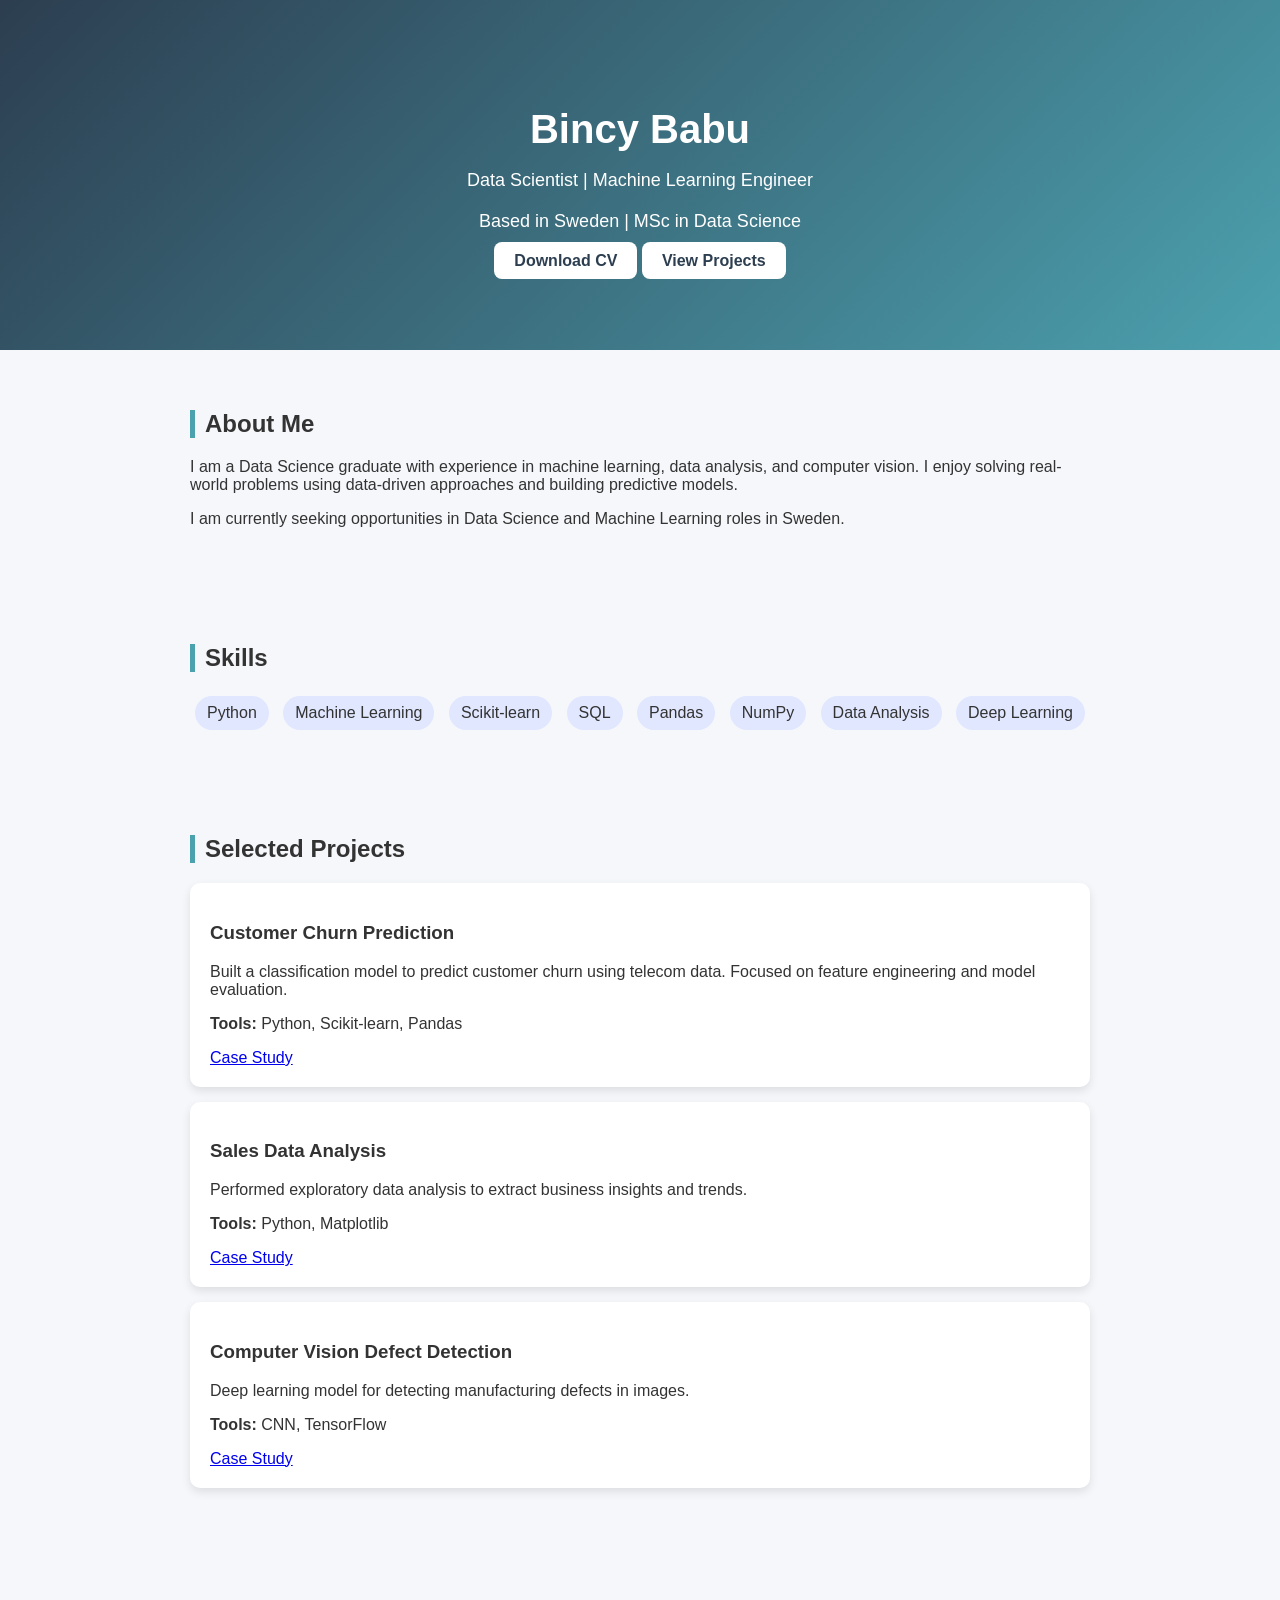
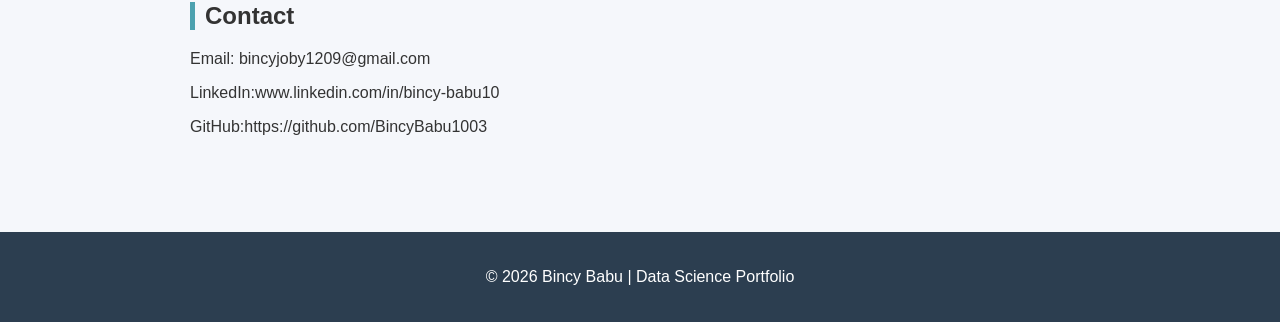
==== index.html @ 42221a84 "Update index.html" ====
<!DOCTYPE html>
<html lang="en">
<head>
<meta charset="UTF-8">
<meta name="viewport" content="width=device-width, initial-scale=1.0">

<title>Bincy Babu | Data Scientist</title>

<link rel="stylesheet" href="style.css">

</head>

<body>

<!-- HERO -->
<header class="hero">

    <h1>Bincy Babu</h1>

    <p class="role">
        Data Scientist | Machine Learning Engineer
    </p>

    <p class="location">
        Based in Sweden | MSc in Data Science
    </p>

    <div class="buttons">
        <a href="Bincy_Babu_CV.pdf" class="btn" download>Download CV</a>
        <a href="#projects" class="btn secondary">View Projects</a>
    </div>

</header>

<!-- ABOUT -->
<section class="section">

<h2>About Me</h2>

<p>
I am a Data Science graduate with experience in machine learning, data analysis, and computer vision.
I enjoy solving real-world problems using data-driven approaches and building predictive models.
</p>

<p>
I am currently seeking opportunities in Data Science and Machine Learning roles in Sweden.
</p>

</section>

<!-- SKILLS -->
<section class="section">

<h2>Skills</h2>

<div class="skills">
    <span>Python</span>
    <span>Machine Learning</span>
    <span>Scikit-learn</span>
    <span>SQL</span>
    <span>Pandas</span>
    <span>NumPy</span>
    <span>Data Analysis</span>
    <span>Deep Learning</span>
</div>

</section>

<!-- PROJECTS -->
<section id="projects" class="section">

<h2>Selected Projects</h2>

<div class="grid">

    <div class="card">
        <h3>Customer Churn Prediction</h3>
        <p>
            Built a classification model to predict customer churn using telecom data.
            Focused on feature engineering and model evaluation.
        </p>
        <p><b>Tools:</b> Python, Scikit-learn, Pandas</p>
        <a href="churn-project.html">Case Study</a>
    </div>

    <div class="card">
        <h3>Sales Data Analysis</h3>
        <p>
            Performed exploratory data analysis to extract business insights and trends.
        </p>
        <p><b>Tools:</b> Python, Matplotlib</p>
        <a href="#">Case Study</a>
    </div>

    <div class="card">
        <h3>Computer Vision Defect Detection</h3>
        <p>
            Deep learning model for detecting manufacturing defects in images.
        </p>
        <p><b>Tools:</b> CNN, TensorFlow</p>
        <a href="#">Case Study</a>
    </div>

</div>

</section>

<!-- CONTACT -->
<section class="section">

<h2>Contact</h2>

<p>Email: bincyjoby1209@gmail.com</p>
<p>LinkedIn:www.linkedin.com/in/bincy-babu10</p>
<p>GitHub:https://github.com/BincyBabu1003 </p>

</section>

<footer>
<p>© 2026 Bincy Babu | Data Science Portfolio</p>
</footer>

</body>
</html>
---- style.css ----
body {
    font-family: Arial, sans-serif;
    margin: 0;
    background: #f5f7fb;
    color: #333;
}

/* HERO SECTION */
.hero {
    background: linear-gradient(135deg, #2c3e50, #4ca1af);
    color: white;
    text-align: center;
    padding: 80px 20px;
}

.hero h1 {
    font-size: 40px;
    margin-bottom: 10px;
}

.hero p {
    font-size: 18px;
    margin-bottom: 20px;
}

.btn {
    background: white;
    color: #2c3e50;
    padding: 10px 20px;
    text-decoration: none;
    border-radius: 8px;
    font-weight: bold;
}

/* SECTIONS */
.section {
    max-width: 900px;
    margin: auto;
    padding: 40px 20px;
}

.section h2 {
    border-left: 5px solid #4ca1af;
    padding-left: 10px;
}

/* SKILLS */
.skills span {
    display: inline-block;
    background: #e0e7ff;
    padding: 8px 12px;
    margin: 5px;
    border-radius: 20px;
}

/* PROJECT CARDS */
.card {
    background: white;
    padding: 20px;
    margin: 15px 0;
    border-radius: 10px;
    box-shadow: 0 4px 10px rgba(0,0,0,0.1);
}

/* FOOTER */
footer {
    text-align: center;
    padding: 20px;
    background: #2c3e50;
    color: white;
    margin-top: 40px;
}
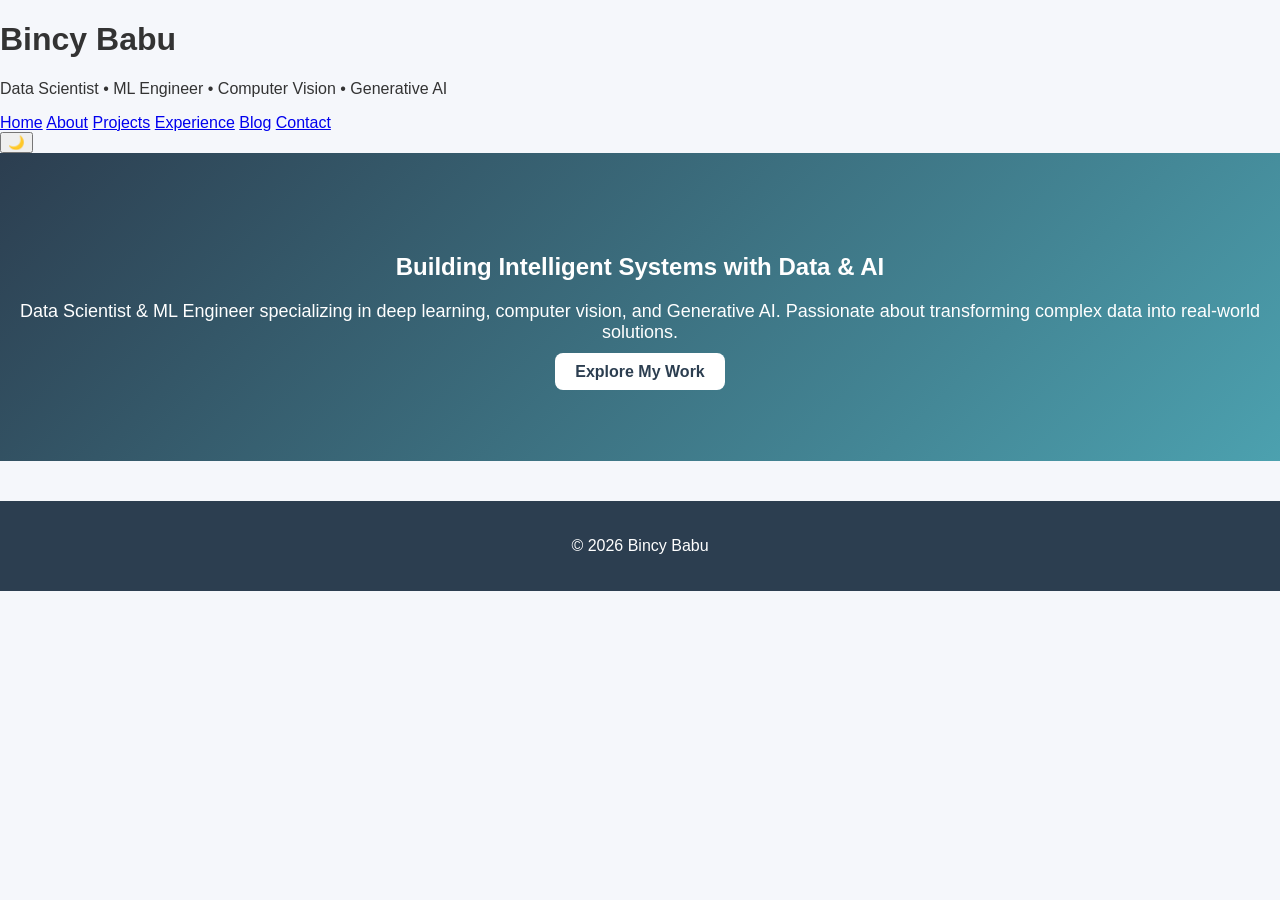
==== commit a3d5ee97: "Update index.html" ====
--- a/index.html
+++ b/index.html
@@ -1,124 +1,41 @@
 <!DOCTYPE html>
 <html lang="en">
 <head>
-<meta charset="UTF-8">
-<meta name="viewport" content="width=device-width, initial-scale=1.0">
-
-<title>Bincy Babu | Data Scientist</title>
-
-<link rel="stylesheet" href="style.css">
-
+    <meta charset="UTF-8">
+    <meta name="viewport" content="width=device-width, initial-scale=1.0">
+    <title>Bincy Babu | Data Scientist & ML Engineer</title>
+    <link rel="stylesheet" href="style.css">
+    <script src="script.js" defer></script>
 </head>
 
 <body>
+<header>
+    <h1>Bincy Babu</h1>
+    <p>Data Scientist • ML Engineer • Computer Vision • Generative AI</p>
 
-<!-- HERO -->
-<header class="hero">
+    <nav>
+        <a href="index.html">Home</a>
+        <a href="about.html">About</a>
+        <a href="projects.html">Projects</a>
+        <a href="experience.html">Experience</a>
+        <a href="blog.html">Blog</a>
+        <a href="contact.html">Contact</a>
+    </nav>
 
-    <h1>Bincy Babu</h1>
-
-    <p class="role">
-        Data Scientist | Machine Learning Engineer
-    </p>
-
-    <p class="location">
-        Based in Sweden | MSc in Data Science
-    </p>
-
-    <div class="buttons">
-        <a href="Bincy_Babu_CV.pdf" class="btn" download>Download CV</a>
-        <a href="#projects" class="btn secondary">View Projects</a>
-    </div>
-
+    <button id="darkToggle">🌙</button>
 </header>
 
-<!-- ABOUT -->
-<section class="section">
-
-<h2>About Me</h2>
-
-<p>
-I am a Data Science graduate with experience in machine learning, data analysis, and computer vision.
-I enjoy solving real-world problems using data-driven approaches and building predictive models.
-</p>
-
-<p>
-I am currently seeking opportunities in Data Science and Machine Learning roles in Sweden.
-</p>
-
-</section>
-
-<!-- SKILLS -->
-<section class="section">
-
-<h2>Skills</h2>
-
-<div class="skills">
-    <span>Python</span>
-    <span>Machine Learning</span>
-    <span>Scikit-learn</span>
-    <span>SQL</span>
-    <span>Pandas</span>
-    <span>NumPy</span>
-    <span>Data Analysis</span>
-    <span>Deep Learning</span>
-</div>
-
-</section>
-
-<!-- PROJECTS -->
-<section id="projects" class="section">
-
-<h2>Selected Projects</h2>
-
-<div class="grid">
-
-    <div class="card">
-        <h3>Customer Churn Prediction</h3>
-        <p>
-            Built a classification model to predict customer churn using telecom data.
-            Focused on feature engineering and model evaluation.
-        </p>
-        <p><b>Tools:</b> Python, Scikit-learn, Pandas</p>
-        <a href="churn-project.html">Case Study</a>
-    </div>
-
-    <div class="card">
-        <h3>Sales Data Analysis</h3>
-        <p>
-            Performed exploratory data analysis to extract business insights and trends.
-        </p>
-        <p><b>Tools:</b> Python, Matplotlib</p>
-        <a href="#">Case Study</a>
-    </div>
-
-    <div class="card">
-        <h3>Computer Vision Defect Detection</h3>
-        <p>
-            Deep learning model for detecting manufacturing defects in images.
-        </p>
-        <p><b>Tools:</b> CNN, TensorFlow</p>
-        <a href="#">Case Study</a>
-    </div>
-
-</div>
-
-</section>
-
-<!-- CONTACT -->
-<section class="section">
-
-<h2>Contact</h2>
-
-<p>Email: bincyjoby1209@gmail.com</p>
-<p>LinkedIn:www.linkedin.com/in/bincy-babu10</p>
-<p>GitHub:https://github.com/BincyBabu1003 </p>
-
+<section class="hero">
+    <h2>Building Intelligent Systems with Data & AI</h2>
+    <p>
+        Data Scientist & ML Engineer specializing in deep learning, computer vision, and Generative AI.
+        Passionate about transforming complex data into real-world solutions.
+    </p>
+    <a class="btn" href="projects.html">Explore My Work</a>
 </section>
 
 <footer>
-<p>© 2026 Bincy Babu | Data Science Portfolio</p>
+    <p>© 2026 Bincy Babu</p>
 </footer>
-
 </body>
 </html>
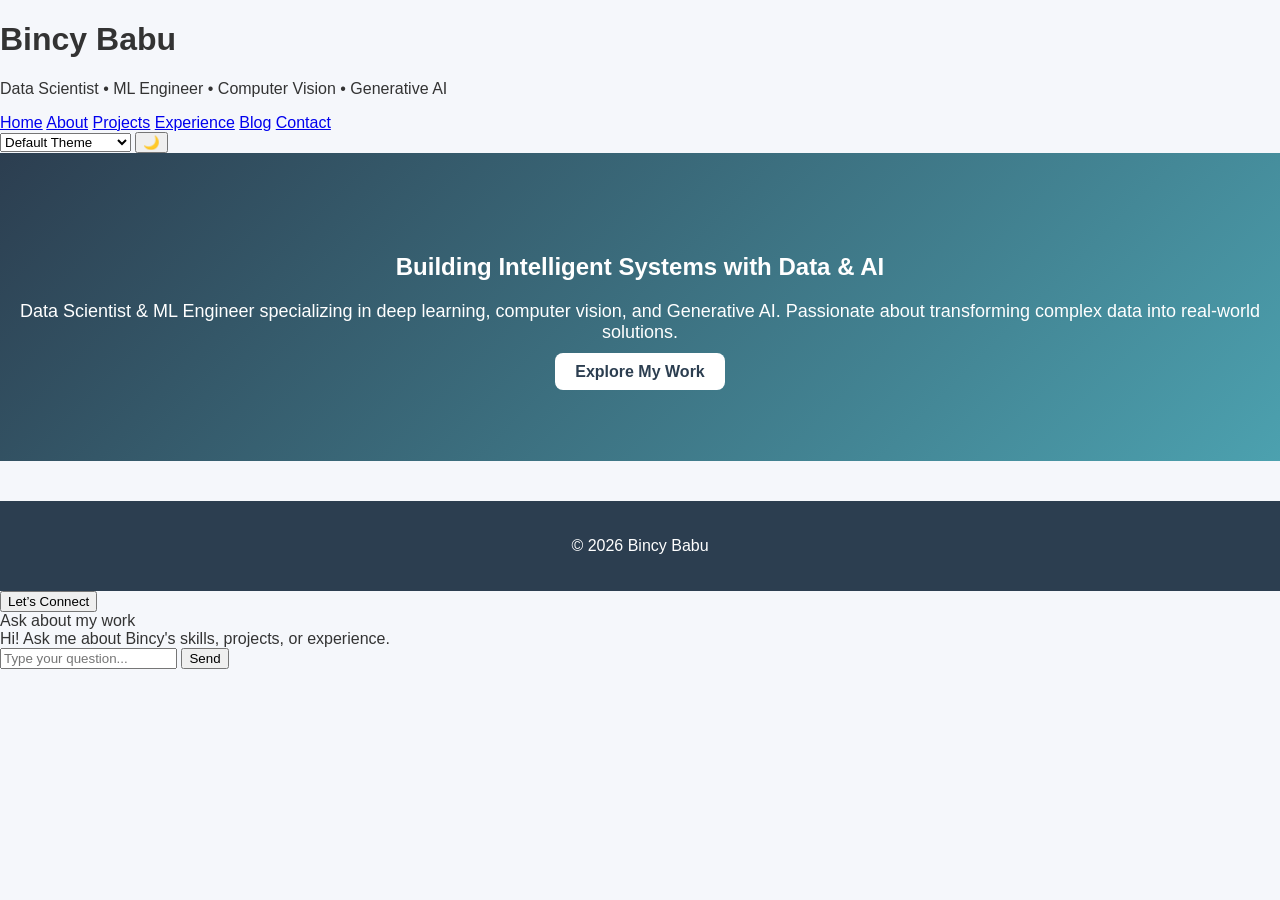
==== commit def1f16e: "Update index.html" ====
--- a/index.html
+++ b/index.html
@@ -22,7 +22,17 @@
         <a href="contact.html">Contact</a>
     </nav>
 
-    <button id="darkToggle">🌙</button>
+
+      <div class="header-controls">
+        <select id="themeSelect">
+            <option value="default">Default Theme</option>
+            <option value="royal">Royal Blue & Gold</option>
+            <option value="purple">Purple & Teal</option>
+            <option value="emerald">Emerald & Navy</option>
+            <option value="sunset">Sunset Gradient</option>
+        </select>
+        <button id="darkToggle">🌙</button>
+    </div>
 </header>
 
 <section class="hero">
@@ -37,5 +47,18 @@
 <footer>
     <p>© 2026 Bincy Babu</p>
 </footer>
+    <button class="floating-contact" onclick="window.location.href='contact.html'">
+    Let’s Connect
+</button>
+
+<div id="chatbot">
+    <div id="chatbot-header">Ask about my work</div>
+    <div id="chatbot-body">
+        <div class="chatbot-message bot">Hi! Ask me about Bincy's skills, projects, or experience.</div>
+    </div>
+    <div id="chatbot-input-area">
+        <input type="text" id="chatbot-input" placeholder="Type your question...">
+        <button id="chatbot-send">Send</button>
+
 </body>
 </html>
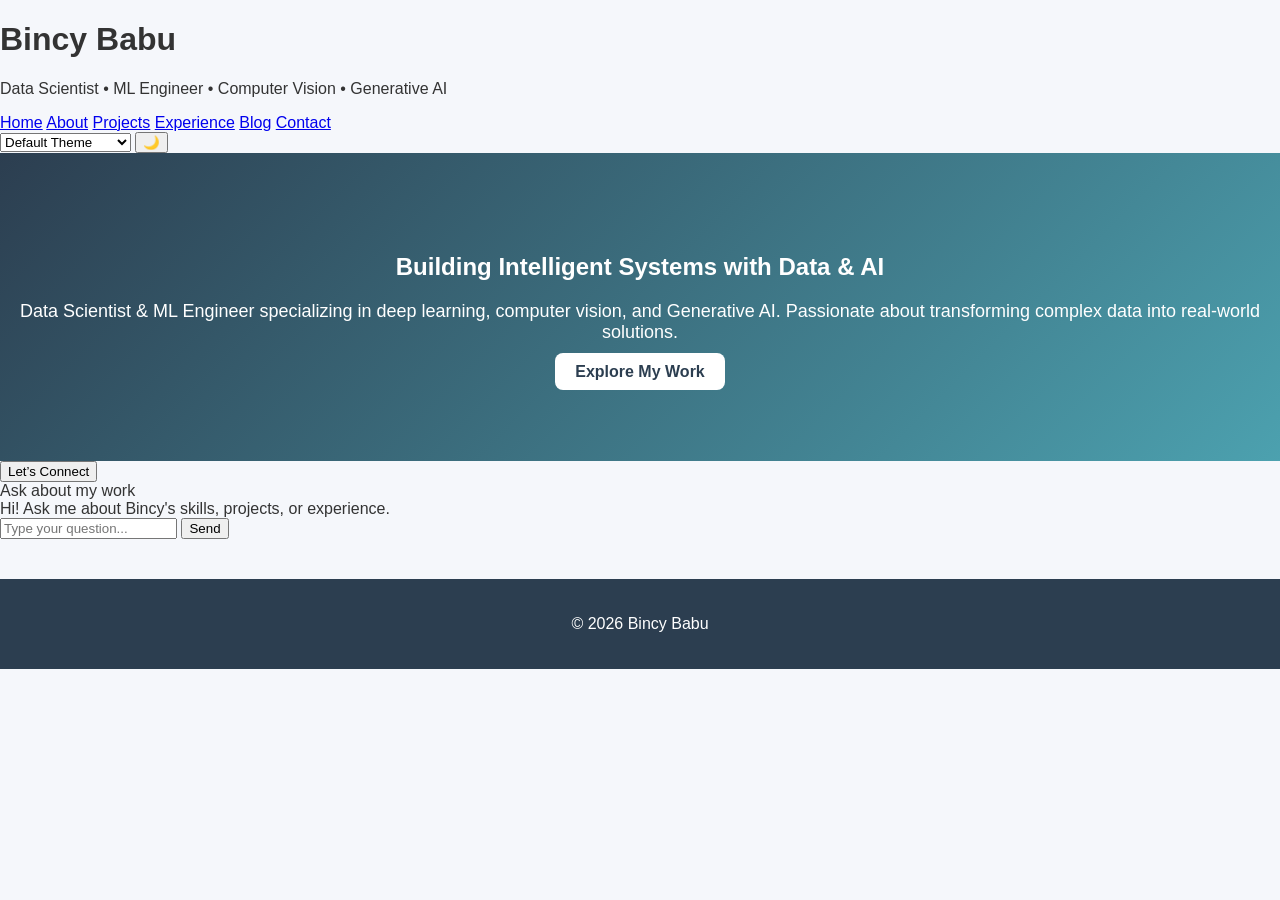
==== commit e2b4fcbb: "Update index.html" ====
--- a/index.html
+++ b/index.html
@@ -43,11 +43,7 @@
     </p>
     <a class="btn" href="projects.html">Explore My Work</a>
 </section>
-
-<footer>
-    <p>© 2026 Bincy Babu</p>
-</footer>
-    <button class="floating-contact" onclick="window.location.href='contact.html'">
+<button class="floating-contact" onclick="window.location.href='contact.html'">
     Let’s Connect
 </button>
 
@@ -60,5 +56,9 @@
         <input type="text" id="chatbot-input" placeholder="Type your question...">
         <button id="chatbot-send">Send</button>
 
+<footer>
+    <p>© 2026 Bincy Babu</p>
+</footer>
+    
 </body>
 </html>
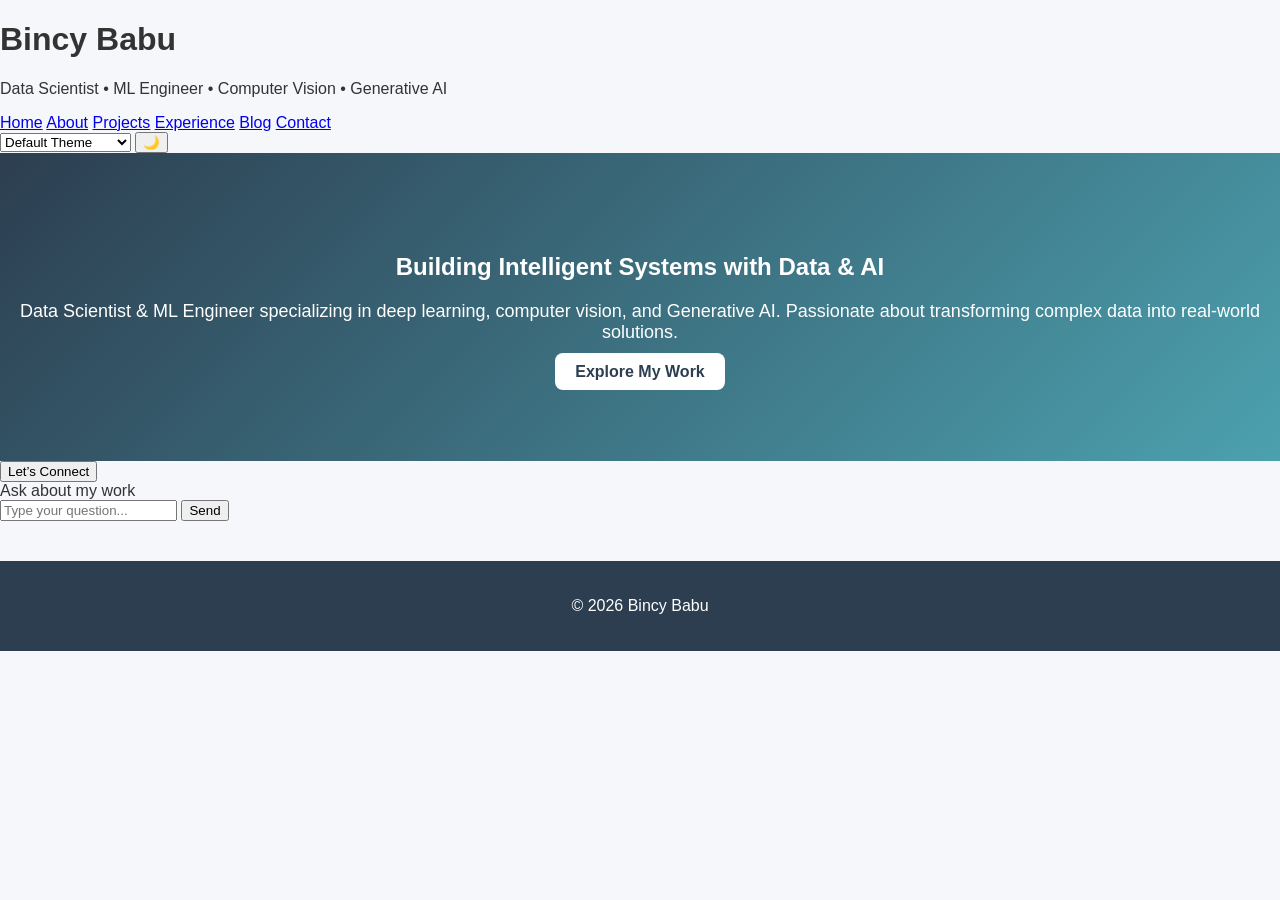
==== commit 1e086506: "Update index.html" ====
--- a/index.html
+++ b/index.html
@@ -6,6 +6,14 @@
     <title>Bincy Babu | Data Scientist & ML Engineer</title>
     <link rel="stylesheet" href="style.css">
     <script src="script.js" defer></script>
+    <!-- Privacy-friendly analytics by Plausible -->
+<script async src="https://plausible.io/js/pa-XPWnwiWi-qWkIzeiwVHBU.js"></script>
+<script>
+  window.plausible=window.plausible||function(){(plausible.q=plausible.q||[]).push(arguments)},plausible.init=plausible.init||function(i){plausible.o=i||{}};
+  plausible.init()
+</script>
+
+    
 </head>
 
 <body>
@@ -49,16 +57,82 @@
 
 <div id="chatbot">
     <div id="chatbot-header">Ask about my work</div>
-    <div id="chatbot-body">
-        <div class="chatbot-message bot">Hi! Ask me about Bincy's skills, projects, or experience.</div>
-    </div>
+
+    <div id="chatbot-body"></div>
+
     <div id="chatbot-input-area">
         <input type="text" id="chatbot-input" placeholder="Type your question...">
         <button id="chatbot-send">Send</button>
+    </div>
+</div>
 
 <footer>
     <p>© 2026 Bincy Babu</p>
 </footer>
-    
+    <script>
+const input = document.getElementById("chatbot-input");
+const sendBtn = document.getElementById("chatbot-send");
+const body = document.getElementById("chatbot-body");
+
+// Bot responses logic
+function getBotResponse(message) {
+    message = message.toLowerCase();
+
+    if (message.includes("thesis") || message.includes("volvo")) {
+        return "🏆 Thesis: Defect detection in Volvo battery lids using computer vision (YOLO/CNN).";
+    }
+
+    else if (message.includes("brain") || message.includes("tumor")) {
+        return "🧠 Brain Tumor Segmentation: MRI-based deep learning using U-Net/CNN models.";
+    }
+
+    else if (message.includes("rag") || message.includes("chatbot")) {
+        return "🔍 RAG Chatbot: Retrieval-Augmented Generation using embeddings + vector database + LLM.";
+    }
+
+    else if (message.includes("skills")) {
+        return "📊 Skills: Machine Learning, Deep Learning, Computer Vision, NLP, LLMs.";
+    }
+
+    else {
+        return "Ask me about: thesis, brain tumor segmentation, RAG chatbot, or skills 😊";
+    }
+}
+
+// Add message to chat
+function addMessage(text, sender) {
+    const msg = document.createElement("div");
+    msg.classList.add("chatbot-message");
+    msg.classList.add(sender);
+    msg.innerText = text;
+    body.appendChild(msg);
+    body.scrollTop = body.scrollHeight;
+}
+
+// Handle send
+function sendMessage() {
+    const message = input.value;
+    if (!message.trim()) return;
+
+    // user message
+    addMessage(message, "user");
+
+    // bot reply
+    const reply = getBotResponse(message);
+    setTimeout(() => {
+        addMessage(reply, "bot");
+    }, 500);
+
+    input.value = "";
+}
+
+// Events
+sendBtn.addEventListener("click", sendMessage);
+input.addEventListener("keypress", function(e) {
+    if (e.key === "Enter") {
+        sendMessage();
+    }
+});
+</script>
 </body>
 </html>
